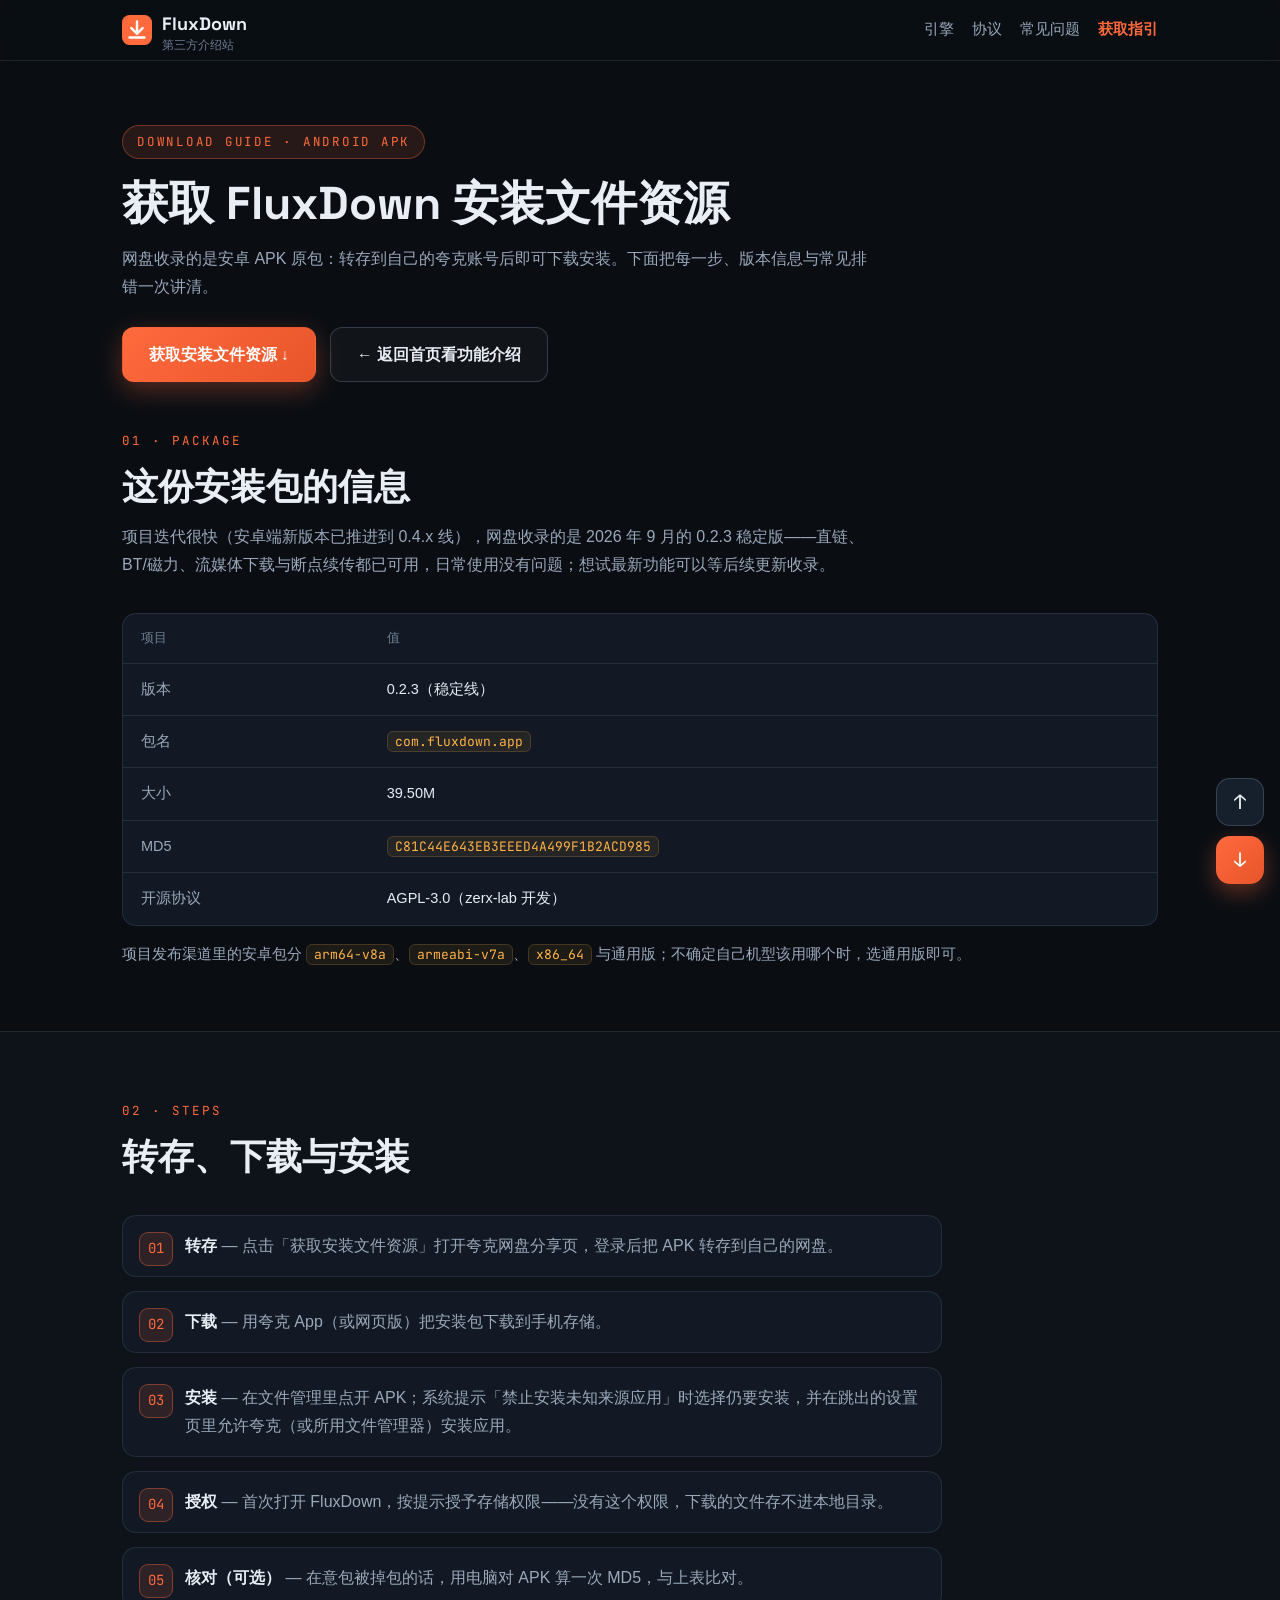
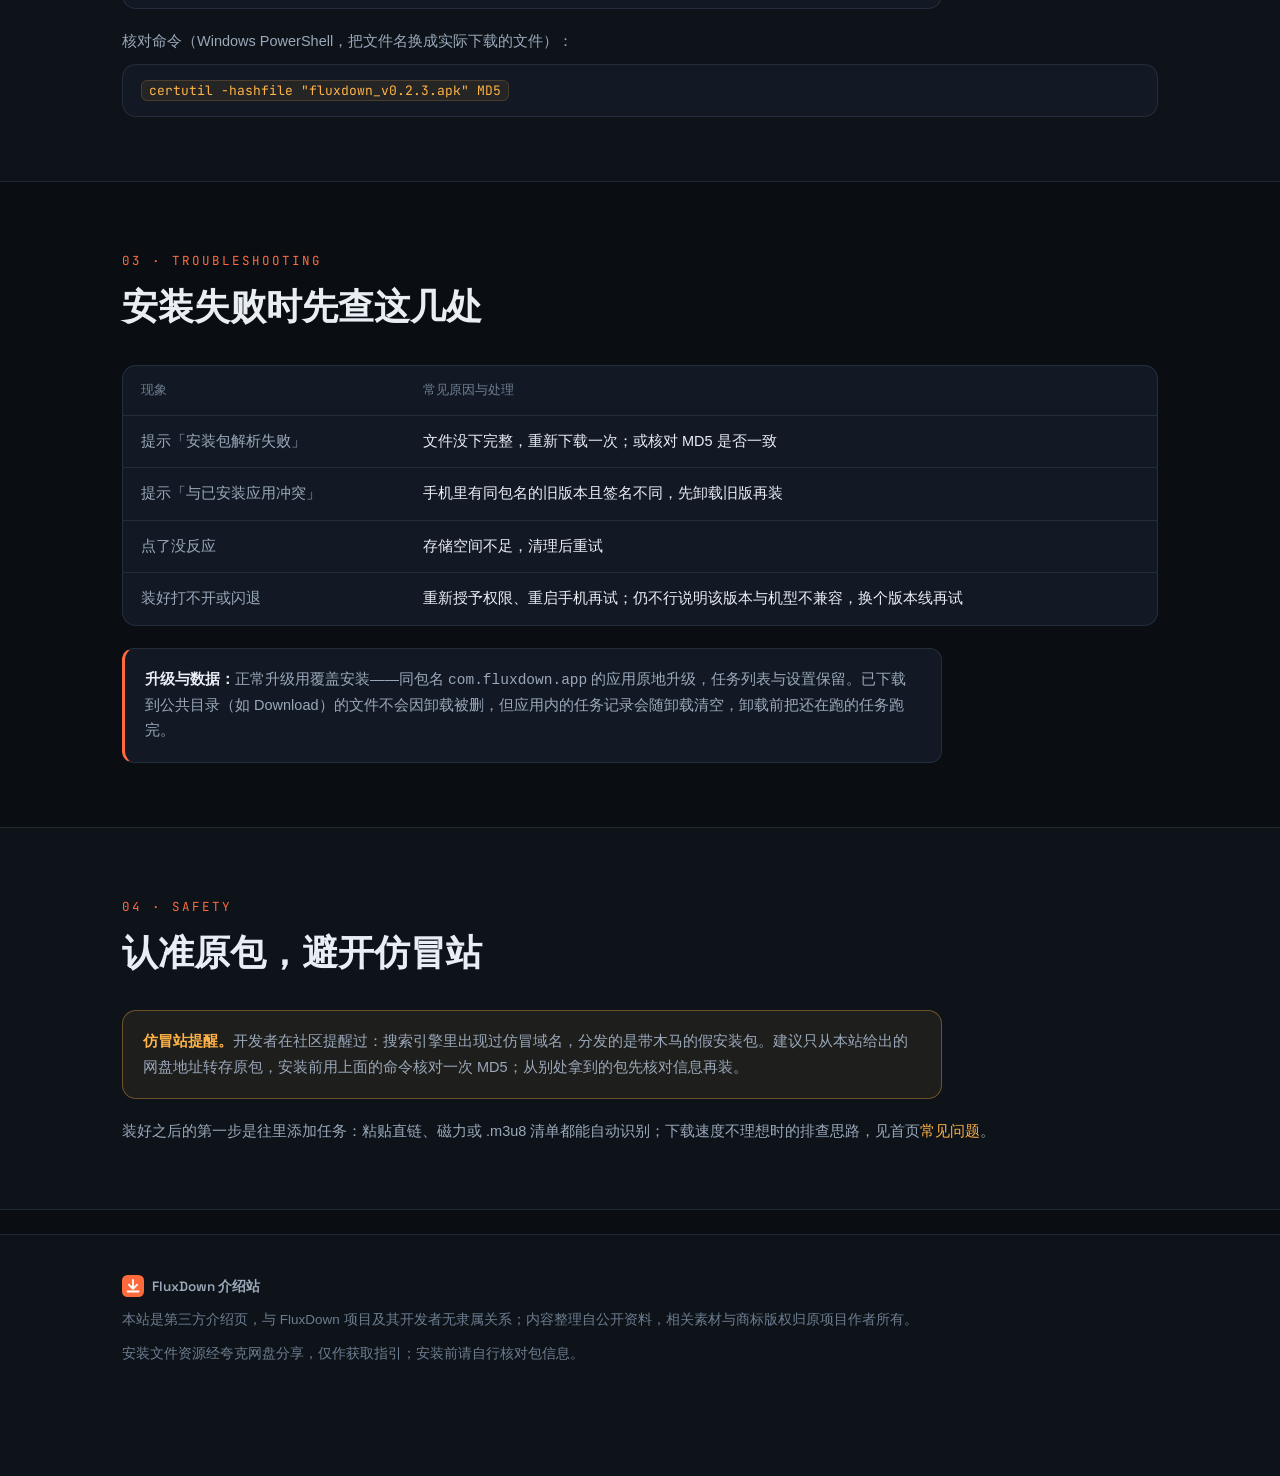
==== download.html @ 75a54001 "update" ====
<!DOCTYPE html>
<html lang="zh-CN">
<head>
<meta charset="UTF-8">
<meta name="viewport" content="width=device-width, initial-scale=1">
<title>FluxDown 安卓安装包获取指引 | 转存、安装与排错</title>
<meta name="description" content="FluxDown 安卓安装包（v0.2.3）获取指引：夸克网盘转存与下载步骤、分架构说明、MD5 核对方法、安装失败排查与升级注意事项。">
<link rel="icon" href="data:image/svg+xml,%3Csvg xmlns='http://www.w3.org/2000/svg' viewBox='0 0 32 32'%3E%3Crect width='32' height='32' rx='8' fill='%23ff6a3d'/%3E%3Cpath d='M16 7v13m0 0l-6-6m6 6l6-6M8 24h16' stroke='%23fff' stroke-width='2.6' stroke-linecap='round' stroke-linejoin='round' fill='none'/%3E%3C/svg%3E">
<link rel="preconnect" href="https://fonts.googleapis.com">
<link rel="preconnect" href="https://fonts.gstatic.com" crossorigin>
<link href="https://fonts.googleapis.com/css2?family=Space+Grotesk:wght@400;500;700&family=JetBrains+Mono:wght@400;600&display=swap" rel="stylesheet">
<link rel="stylesheet" href="/assets/css/style.css">
</head>
<body>

<header class="site">
  <div class="wrap nav">
    <a class="brand" href="/">
      <svg class="mark" viewBox="0 0 32 32" aria-hidden="true"><rect width="32" height="32" rx="8" fill="#ff6a3d"/><path d="M16 7v13m0 0l-6-6m6 6l6-6M8 24h16" stroke="#fff" stroke-width="2.6" stroke-linecap="round" stroke-linejoin="round" fill="none"/></svg>
      <span>FluxDown<small>第三方介绍站</small></span>
    </a>
    <nav>
      <a href="/#engine">引擎</a>
      <a href="/#protocols">协议</a>
      <a href="/#faq">常见问题</a>
      <a class="nav-cta" href="/download.html">获取指引</a>
    </nav>
  </div>
</header>

<main>
  <div class="page-head">
    <div class="wrap">
      <span class="eyebrow">DOWNLOAD GUIDE · ANDROID APK</span>
      <h1>获取 FluxDown 安装文件资源</h1>
      <p>网盘收录的是安卓 APK 原包：转存到自己的夸克账号后即可下载安装。下面把每一步、版本信息与常见排错一次讲清。</p>
      <div class="actions" style="display:flex; flex-wrap:wrap; gap:14px; margin-top:26px">
        <a class="btn btn-primary" data-link="download" href="/" target="_blank" rel="noopener">获取安装文件资源 ↓</a>
        <a class="btn btn-ghost" href="/">← 返回首页看功能介绍</a>
      </div>
    </div>
  </div>

  <section style="padding-top:36px">
    <div class="wrap">
      <div class="sec-head">
        <span class="kicker">01 · Package</span>
        <h2>这份安装包的信息</h2>
        <p>项目迭代很快（安卓端新版本已推进到 0.4.x 线），网盘收录的是 2026 年 9 月的 0.2.3 稳定版——直链、BT/磁力、流媒体下载与断点续传都已可用，日常使用没有问题；想试最新功能可以等后续更新收录。</p>
      </div>
      <div class="table-wrap">
        <table>
          <tr><th>项目</th><th>值</th></tr>
          <tr><td>版本</td><td>0.2.3（稳定线）</td></tr>
          <tr><td>包名</td><td><code>com.fluxdown.app</code></td></tr>
          <tr><td>大小</td><td>39.50M</td></tr>
          <tr><td>MD5</td><td><code>C81C44E643EB3EEED4A499F1B2ACD985</code></td></tr>
          <tr><td>开源协议</td><td>AGPL-3.0（zerx-lab 开发）</td></tr>
        </table>
      </div>
      <p style="color:var(--muted); margin-top:16px; font-size:14.5px">项目发布渠道里的安卓包分 <code>arm64-v8a</code>、<code>armeabi-v7a</code>、<code>x86_64</code> 与通用版；不确定自己机型该用哪个时，选通用版即可。</p>
    </div>
  </section>

  <section class="alt">
    <div class="wrap">
      <div class="sec-head">
        <span class="kicker">02 · Steps</span>
        <h2>转存、下载与安装</h2>
      </div>
      <ol class="steps">
        <li><b>转存</b> — 点击「获取安装文件资源」打开夸克网盘分享页，登录后把 APK 转存到自己的网盘。</li>
        <li><b>下载</b> — 用夸克 App（或网页版）把安装包下载到手机存储。</li>
        <li><b>安装</b> — 在文件管理里点开 APK；系统提示「禁止安装未知来源应用」时选择仍要安装，并在跳出的设置页里允许夸克（或所用文件管理器）安装应用。</li>
        <li><b>授权</b> — 首次打开 FluxDown，按提示授予存储权限——没有这个权限，下载的文件存不进本地目录。</li>
        <li><b>核对（可选）</b> — 在意包被掉包的话，用电脑对 APK 算一次 MD5，与上表比对。</li>
      </ol>
      <p style="color:var(--muted); margin-top:20px; font-size:14.5px">核对命令（Windows PowerShell，把文件名换成实际下载的文件）：</p>
      <div class="table-wrap" style="margin-top:10px"><table><tr><td style="white-space:normal"><code>certutil -hashfile "fluxdown_v0.2.3.apk" MD5</code></td></tr></table></div>
    </div>
  </section>

  <section>
    <div class="wrap">
      <div class="sec-head">
        <span class="kicker">03 · Troubleshooting</span>
        <h2>安装失败时先查这几处</h2>
      </div>
      <div class="table-wrap">
        <table>
          <tr><th>现象</th><th>常见原因与处理</th></tr>
          <tr><td>提示「安装包解析失败」</td><td>文件没下完整，重新下载一次；或核对 MD5 是否一致</td></tr>
          <tr><td>提示「与已安装应用冲突」</td><td>手机里有同包名的旧版本且签名不同，先卸载旧版再装</td></tr>
          <tr><td>点了没反应</td><td>存储空间不足，清理后重试</td></tr>
          <tr><td>装好打不开或闪退</td><td>重新授予权限、重启手机再试；仍不行说明该版本与机型不兼容，换个版本线再试</td></tr>
        </table>
      </div>
      <div class="note-card" style="max-width:820px; margin-top:22px"><b>升级与数据：</b>正常升级用覆盖安装——同包名 <code>com.fluxdown.app</code> 的应用原地升级，任务列表与设置保留。已下载到公共目录（如 Download）的文件不会因卸载被删，但应用内的任务记录会随卸载清空，卸载前把还在跑的任务跑完。</div>
    </div>
  </section>

  <section class="alt">
    <div class="wrap">
      <div class="sec-head">
        <span class="kicker">04 · Safety</span>
        <h2>认准原包，避开仿冒站</h2>
      </div>
      <div class="warn">
        <b>仿冒站提醒。</b>开发者在社区提醒过：搜索引擎里出现过仿冒域名，分发的是带木马的假安装包。建议只从本站给出的网盘地址转存原包，安装前用上面的命令核对一次 MD5；从别处拿到的包先核对信息再装。
      </div>
      <p style="color:var(--muted); margin-top:20px; font-size:14.5px">装好之后的第一步是往里添加任务：粘贴直链、磁力或 .m3u8 清单都能自动识别；下载速度不理想时的排查思路，见首页<a href="/#faq">常见问题</a>。</p>
    </div>
  </section>
</main>

<footer class="site">
  <div class="wrap foot">
    <span class="brand-line">
      <svg width="22" height="22" viewBox="0 0 32 32" aria-hidden="true"><rect width="32" height="32" rx="8" fill="#ff6a3d"/><path d="M16 7v13m0 0l-6-6m6 6l6-6M8 24h16" stroke="#fff" stroke-width="2.6" stroke-linecap="round" stroke-linejoin="round" fill="none"/></svg>
      FluxDown 介绍站
    </span>
    <span>本站是第三方介绍页，与 FluxDown 项目及其开发者无隶属关系；内容整理自公开资料，相关素材与商标版权归原项目作者所有。</span>
    <span>安装文件资源经夸克网盘分享，仅作获取指引；安装前请自行核对包信息。</span>
  </div>
</footer>

<!-- 右下角浮动按钮 -->
<div class="fab">
  <button class="to-top" id="backTop" type="button" aria-label="返回顶部">↑</button>
  <a class="go-down" data-link="download" href="/" target="_blank" rel="noopener" aria-label="获取安装文件资源">↓</a>
</div>

<script src="/assets/js/links.js"></script>
<script src="/assets/js/main.js"></script>
</body>
</html>
---- assets/css/style.css ----
/* ============================================================
   FluxDown 介绍站 · 样式
   主题：深色工程风（Rust 引擎下载器气质）——石墨底 + 铁锈橙强调
   ============================================================ */
:root {
  --bg: #0a0e13;
  --bg-soft: #0d1319;
  --surface: #121924;
  --surface-2: #16202d;
  --border: rgba(148, 170, 200, 0.14);
  --border-strong: rgba(148, 170, 200, 0.26);
  --text: #e9eef5;
  --muted: #9aa8ba;
  --faint: #6d7d90;
  --accent: #ff6a3d;
  --accent-2: #ffb347;
  --accent-soft: rgba(255, 106, 61, 0.12);
  --ok: #3ecf8e;
  --radius: 14px;
  --mono: 'JetBrains Mono', ui-monospace, SFMono-Regular, Consolas, 'Courier New', monospace;
  --display: 'Space Grotesk', -apple-system, 'PingFang SC', 'Microsoft YaHei', sans-serif;
  --body: -apple-system, BlinkMacSystemFont, 'Segoe UI', 'PingFang SC', 'Hiragino Sans GB', 'Microsoft YaHei', sans-serif;
}

* { box-sizing: border-box; margin: 0; padding: 0; }
html { scroll-behavior: smooth; }
@media (prefers-reduced-motion: reduce) {
  html { scroll-behavior: auto; }
  *, *::before, *::after { animation: none !important; transition: none !important; }
}

body {
  background: var(--bg);
  color: var(--text);
  font-family: var(--body);
  font-size: 16px;
  line-height: 1.75;
  -webkit-font-smoothing: antialiased;
  overflow-x: hidden;
}

a { color: var(--accent-2); text-decoration: none; }
a:hover { text-decoration: underline; }
img, svg { max-width: 100%; }
.wrap { max-width: 1080px; margin: 0 auto; padding: 0 22px; }
section { padding: 64px 0; }
section.alt { background: var(--bg-soft); border-top: 1px solid var(--border); border-bottom: 1px solid var(--border); }

/* ---------- 顶部导航 ---------- */
header.site {
  position: sticky; top: 0; z-index: 50;
  background: rgba(10, 14, 19, 0.86);
  backdrop-filter: blur(10px);
  border-bottom: 1px solid var(--border);
}
.nav { display: flex; align-items: center; justify-content: space-between; gap: 12px; height: 60px; }
.brand { display: flex; align-items: center; gap: 10px; font-family: var(--display); font-weight: 700; font-size: 18px; color: var(--text); }
.brand:hover { text-decoration: none; }
.brand .mark { width: 30px; height: 30px; flex: 0 0 auto; }
.brand small { color: var(--faint); font-weight: 400; font-size: 12px; display: block; line-height: 1.1; }
.nav nav { display: flex; align-items: center; gap: 18px; }
.nav nav a { color: var(--muted); font-size: 14.5px; }
.nav nav a:hover { color: var(--text); text-decoration: none; }
.nav nav a.nav-cta { color: var(--accent); font-weight: 600; }

/* ---------- Hero ---------- */
.hero { position: relative; padding: 84px 0 64px; overflow: hidden; }
.hero::before {
  content: ''; position: absolute; inset: 0; pointer-events: none;
  background:
    radial-gradient(640px 320px at 82% 8%, rgba(255, 106, 61, 0.16), transparent 65%),
    radial-gradient(520px 300px at 8% 92%, rgba(76, 201, 240, 0.08), transparent 60%);
}
.hero .wrap { position: relative; }
.eyebrow {
  display: inline-flex; align-items: center; gap: 8px;
  font-family: var(--mono); font-size: 12.5px; letter-spacing: 0.14em;
  color: var(--accent); border: 1px solid rgba(255, 106, 61, 0.35);
  background: var(--accent-soft); border-radius: 999px; padding: 5px 14px;
}
.hero h1 {
  font-family: var(--display); font-weight: 700;
  font-size: clamp(32px, 6vw, 58px); line-height: 1.18;
  margin: 22px 0 18px; letter-spacing: -0.01em;
}
.hero h1 em { font-style: normal; color: var(--accent); }
.hero p.lead { max-width: 720px; color: var(--muted); font-size: 17.5px; }
.hero .actions { display: flex; flex-wrap: wrap; gap: 14px; margin-top: 30px; }

.btn {
  display: inline-flex; align-items: center; gap: 9px;
  padding: 13px 26px; border-radius: 12px; font-size: 15.5px; font-weight: 600;
  border: 1px solid transparent; cursor: pointer;
  transition: transform 0.15s ease, box-shadow 0.15s ease, background 0.15s ease;
}
.btn:hover { text-decoration: none; transform: translateY(-1px); }
.btn-primary {
  color: #fff;
  background: linear-gradient(135deg, var(--accent), #e8552a);
  box-shadow: 0 8px 26px rgba(255, 106, 61, 0.32);
}
.btn-primary:hover { box-shadow: 0 10px 30px rgba(255, 106, 61, 0.42); }
.btn-ghost { color: var(--text); border-color: var(--border-strong); background: rgba(255, 255, 255, 0.03); }
.btn-ghost:hover { border-color: var(--accent); color: var(--accent-2); }

/* ---------- 数据带 ---------- */
.stats { display: grid; grid-template-columns: repeat(4, 1fr); gap: 14px; margin-top: 52px; }
.stat {
  background: var(--surface); border: 1px solid var(--border); border-radius: var(--radius);
  padding: 18px 20px;
}
.stat b { display: block; font-family: var(--display); font-size: 28px; color: var(--text); line-height: 1.2; }
.stat b i { font-style: normal; color: var(--accent); }
.stat span { color: var(--faint); font-size: 13px; }

/* ---------- 通用标题 ---------- */
.sec-head { margin-bottom: 34px; max-width: 760px; }
.kicker { font-family: var(--mono); font-size: 12.5px; letter-spacing: 0.16em; color: var(--accent); text-transform: uppercase; }
.sec-head h2 { font-family: var(--display); font-size: clamp(24px, 3.6vw, 36px); line-height: 1.3; margin: 10px 0 12px; }
.sec-head p { color: var(--muted); }

/* ---------- 引擎区 ---------- */
.engine-grid { display: grid; grid-template-columns: 1.05fr 0.95fr; gap: 40px; align-items: center; }
.feature-list { list-style: none; display: grid; gap: 14px; margin-top: 22px; }
.feature-list li { display: flex; gap: 12px; align-items: flex-start; color: var(--muted); }
.feature-list li b { color: var(--text); font-weight: 600; }
.feature-list .dot {
  flex: 0 0 auto; width: 22px; height: 22px; margin-top: 4px; border-radius: 7px;
  background: var(--accent-soft); border: 1px solid rgba(255, 106, 61, 0.35);
  color: var(--accent); font-family: var(--mono); font-size: 11px;
  display: flex; align-items: center; justify-content: center;
}

/* 分段可视化面板（纯 CSS 手绘） */
.panel {
  background: var(--surface); border: 1px solid var(--border); border-radius: var(--radius);
  padding: 20px; font-family: var(--mono); font-size: 13px;
}
.panel .bar { display: flex; gap: 4px; margin: 12px 0 4px; }
.panel .bar i {
  flex: 1; height: 26px; border-radius: 5px;
  background: linear-gradient(180deg, rgba(255, 106, 61, 0.85), rgba(232, 85, 42, 0.85));
  opacity: 0.16; animation: fill 2.6s ease forwards;
}
.panel .bar i.slow { background: linear-gradient(180deg, #4cc9f0, #2b9ec7); animation: fill 2.6s ease forwards, pulse 1.6s ease-in-out 2.6s infinite; }
.panel .bar i:nth-child(1) { animation-delay: 0.05s; } .panel .bar i:nth-child(2) { animation-delay: 0.1s; }
.panel .bar i:nth-child(3) { animation-delay: 0.16s; } .panel .bar i:nth-child(4) { animation-delay: 0.22s; }
.panel .bar i:nth-child(5) { animation-delay: 0.3s; }  .panel .bar i:nth-child(6) { animation-delay: 0.36s; }
.panel .bar i:nth-child(7) { animation-delay: 0.44s; } .panel .bar i:nth-child(8) { animation-delay: 0.52s; }
.panel .bar i:nth-child(9) { animation-delay: 0.6s; }  .panel .bar i:nth-child(10) { animation-delay: 0.7s; }
.panel .bar i:nth-child(11) { animation-delay: 0.8s; } .panel .bar i:nth-child(12) { animation-delay: 0.9s; }
.panel .bar i:nth-child(13) { animation-delay: 1.0s; } .panel .bar i:nth-child(14) { animation-delay: 1.12s; }
.panel .bar i:nth-child(15) { animation-delay: 1.24s; } .panel .bar i:nth-child(16) { animation-delay: 1.4s; }
@keyframes fill { to { opacity: 1; } }
@keyframes pulse { 0%, 100% { filter: brightness(1); } 50% { filter: brightness(1.6); } }
.panel .meta { display: flex; justify-content: space-between; color: var(--faint); margin-top: 10px; }
.panel .meta b { color: var(--ok); font-weight: 600; }
.panel .rows { margin-top: 14px; border-top: 1px dashed var(--border-strong); padding-top: 12px; display: grid; gap: 8px; }
.panel .row { display: flex; justify-content: space-between; color: var(--muted); }
.panel .row span:last-child { color: var(--text); }

/* ---------- 协议卡片 ---------- */
.proto-grid { display: grid; grid-template-columns: repeat(3, 1fr); gap: 16px; }
.proto {
  background: var(--surface); border: 1px solid var(--border); border-radius: var(--radius);
  padding: 22px; transition: border-color 0.2s ease, transform 0.2s ease;
}
.proto:hover { border-color: rgba(255, 106, 61, 0.5); transform: translateY(-2px); }
.proto .tag { font-family: var(--mono); font-size: 11.5px; color: var(--accent); letter-spacing: 0.1em; }
.proto h3 { font-family: var(--display); font-size: 18px; margin: 8px 0 8px; }
.proto p { color: var(--muted); font-size: 14.5px; line-height: 1.7; }

/* ---------- 集成/平台 ---------- */
.two-col { display: grid; grid-template-columns: 1fr 1fr; gap: 40px; align-items: start; }
.plat { display: flex; flex-wrap: wrap; gap: 10px; margin-top: 18px; }
.chip {
  font-family: var(--mono); font-size: 13px; color: var(--text);
  background: var(--surface-2); border: 1px solid var(--border); border-radius: 999px;
  padding: 7px 14px;
}
.chip.hot { border-color: rgba(255, 106, 61, 0.5); color: var(--accent-2); }
.note-card {
  background: var(--surface); border: 1px solid var(--border); border-left: 3px solid var(--accent);
  border-radius: 12px; padding: 18px 20px; color: var(--muted); font-size: 14.5px; margin-top: 20px;
}
.note-card b { color: var(--text); }

/* ---------- 表格 ---------- */
.table-wrap { overflow-x: auto; border: 1px solid var(--border); border-radius: var(--radius); background: var(--surface); }
table { width: 100%; border-collapse: collapse; font-size: 14.5px; min-width: 480px; }
th, td { text-align: left; padding: 13px 18px; border-bottom: 1px solid var(--border); vertical-align: top; }
th { color: var(--faint); font-weight: 500; font-size: 13px; white-space: nowrap; }
tr:last-child td { border-bottom: none; }
td:first-child { color: var(--muted); white-space: nowrap; }
td code, p code, li code {
  font-family: var(--mono); font-size: 13px; color: var(--accent-2);
  background: rgba(255, 179, 71, 0.08); border: 1px solid rgba(255, 179, 71, 0.18);
  border-radius: 6px; padding: 1px 7px; word-break: break-all;
}

/* ---------- 步骤 ---------- */
.steps { list-style: none; counter-reset: step; display: grid; gap: 14px; max-width: 820px; }
.steps li {
  counter-increment: step; position: relative; padding: 16px 18px 16px 62px;
  background: var(--surface); border: 1px solid var(--border); border-radius: var(--radius);
  color: var(--muted);
}
.steps li b { color: var(--text); }
.steps li::before {
  content: counter(step, decimal-leading-zero);
  position: absolute; left: 16px; top: 16px;
  font-family: var(--mono); font-size: 14px; color: var(--accent);
  border: 1px solid rgba(255, 106, 61, 0.4); background: var(--accent-soft);
  border-radius: 9px; width: 32px; height: 32px;
  display: flex; align-items: center; justify-content: center;
}

/* ---------- FAQ ---------- */
.faq { max-width: 820px; }
.faq details {
  background: var(--surface); border: 1px solid var(--border); border-radius: 12px;
  padding: 0 20px; margin-bottom: 12px;
}
.faq details[open] { border-color: rgba(255, 106, 61, 0.4); }
.faq summary {
  cursor: pointer; list-style: none; padding: 16px 0; font-weight: 600; color: var(--text);
  display: flex; justify-content: space-between; align-items: center; gap: 12px;
}
.faq summary::-webkit-details-marker { display: none; }
.faq summary::after { content: '+'; font-family: var(--mono); color: var(--accent); font-size: 18px; flex: 0 0 auto; }
.faq details[open] summary::after { content: '−'; }
.faq details p { color: var(--muted); padding: 0 0 16px; font-size: 15px; }

/* ---------- 提醒框 ---------- */
.warn {
  border: 1px solid rgba(255, 179, 71, 0.35); background: rgba(255, 179, 71, 0.07);
  border-radius: var(--radius); padding: 18px 20px; color: var(--muted); font-size: 14.5px;
  max-width: 820px;
}
.warn b { color: var(--accent-2); }

/* ---------- 页脚 ---------- */
footer.site {
  border-top: 1px solid var(--border); background: var(--bg-soft);
  padding: 40px 0 calc(40px + 72px); margin-top: 24px;
}
.foot { display: flex; flex-direction: column; gap: 10px; color: var(--faint); font-size: 13.5px; }
.foot a { color: var(--muted); }
.foot .brand-line { display: flex; align-items: center; gap: 8px; color: var(--muted); font-family: var(--display); font-weight: 600; }

/* ---------- 右下角浮动按钮 ---------- */
.fab { position: fixed; right: 16px; bottom: 16px; z-index: 80; display: flex; flex-direction: column; gap: 10px; }
.fab a, .fab button {
  width: 48px; height: 48px; border-radius: 14px; border: 1px solid var(--border-strong);
  display: flex; align-items: center; justify-content: center; font-size: 20px; line-height: 1;
  cursor: pointer; font-family: var(--mono);
}
.fab .to-top {
  background: var(--surface-2); color: var(--text);
  opacity: 0; transform: translateY(10px); pointer-events: none;
  transition: opacity 0.25s ease, transform 0.25s ease;
}
.fab .to-top.show { opacity: 1; transform: none; pointer-events: auto; }
.fab .to-top:hover { border-color: var(--accent); color: var(--accent-2); }
.fab .go-down {
  background: linear-gradient(135deg, var(--accent), #e8552a); color: #fff; border: none;
  box-shadow: 0 8px 22px rgba(255, 106, 61, 0.35);
}
.fab .go-down:hover { filter: brightness(1.08); }

/* ---------- 渐显 ---------- */
.reveal { opacity: 0; transform: translateY(16px); transition: opacity 0.6s ease, transform 0.6s ease; }
.reveal.in { opacity: 1; transform: none; }
@media (prefers-reduced-motion: reduce) { .reveal { opacity: 1; transform: none; } }

/* ---------- 下载页头部 ---------- */
.page-head { padding: 64px 0 8px; }
.page-head h1 { font-family: var(--display); font-size: clamp(28px, 5vw, 46px); line-height: 1.22; margin: 16px 0 14px; }
.page-head p { color: var(--muted); max-width: 760px; }

/* ---------- 响应式 ---------- */
@media (max-width: 900px) {
  .engine-grid, .two-col { grid-template-columns: 1fr; gap: 28px; }
  .proto-grid { grid-template-columns: repeat(2, 1fr); }
  .stats { grid-template-columns: repeat(2, 1fr); }
}
@media (max-width: 600px) {
  section { padding: 48px 0; }
  .hero { padding: 56px 0 40px; }
  .proto-grid { grid-template-columns: 1fr; }
  .nav nav { gap: 12px; }
  .nav nav a { font-size: 13.5px; }
  .brand small { display: none; }
  .stats { gap: 10px; }
  .stat { padding: 14px 16px; }
  .stat b { font-size: 22px; }
  .btn { width: 100%; justify-content: center; }
  .hero .actions { flex-direction: column; }
  .fab { right: 12px; bottom: 12px; }
}
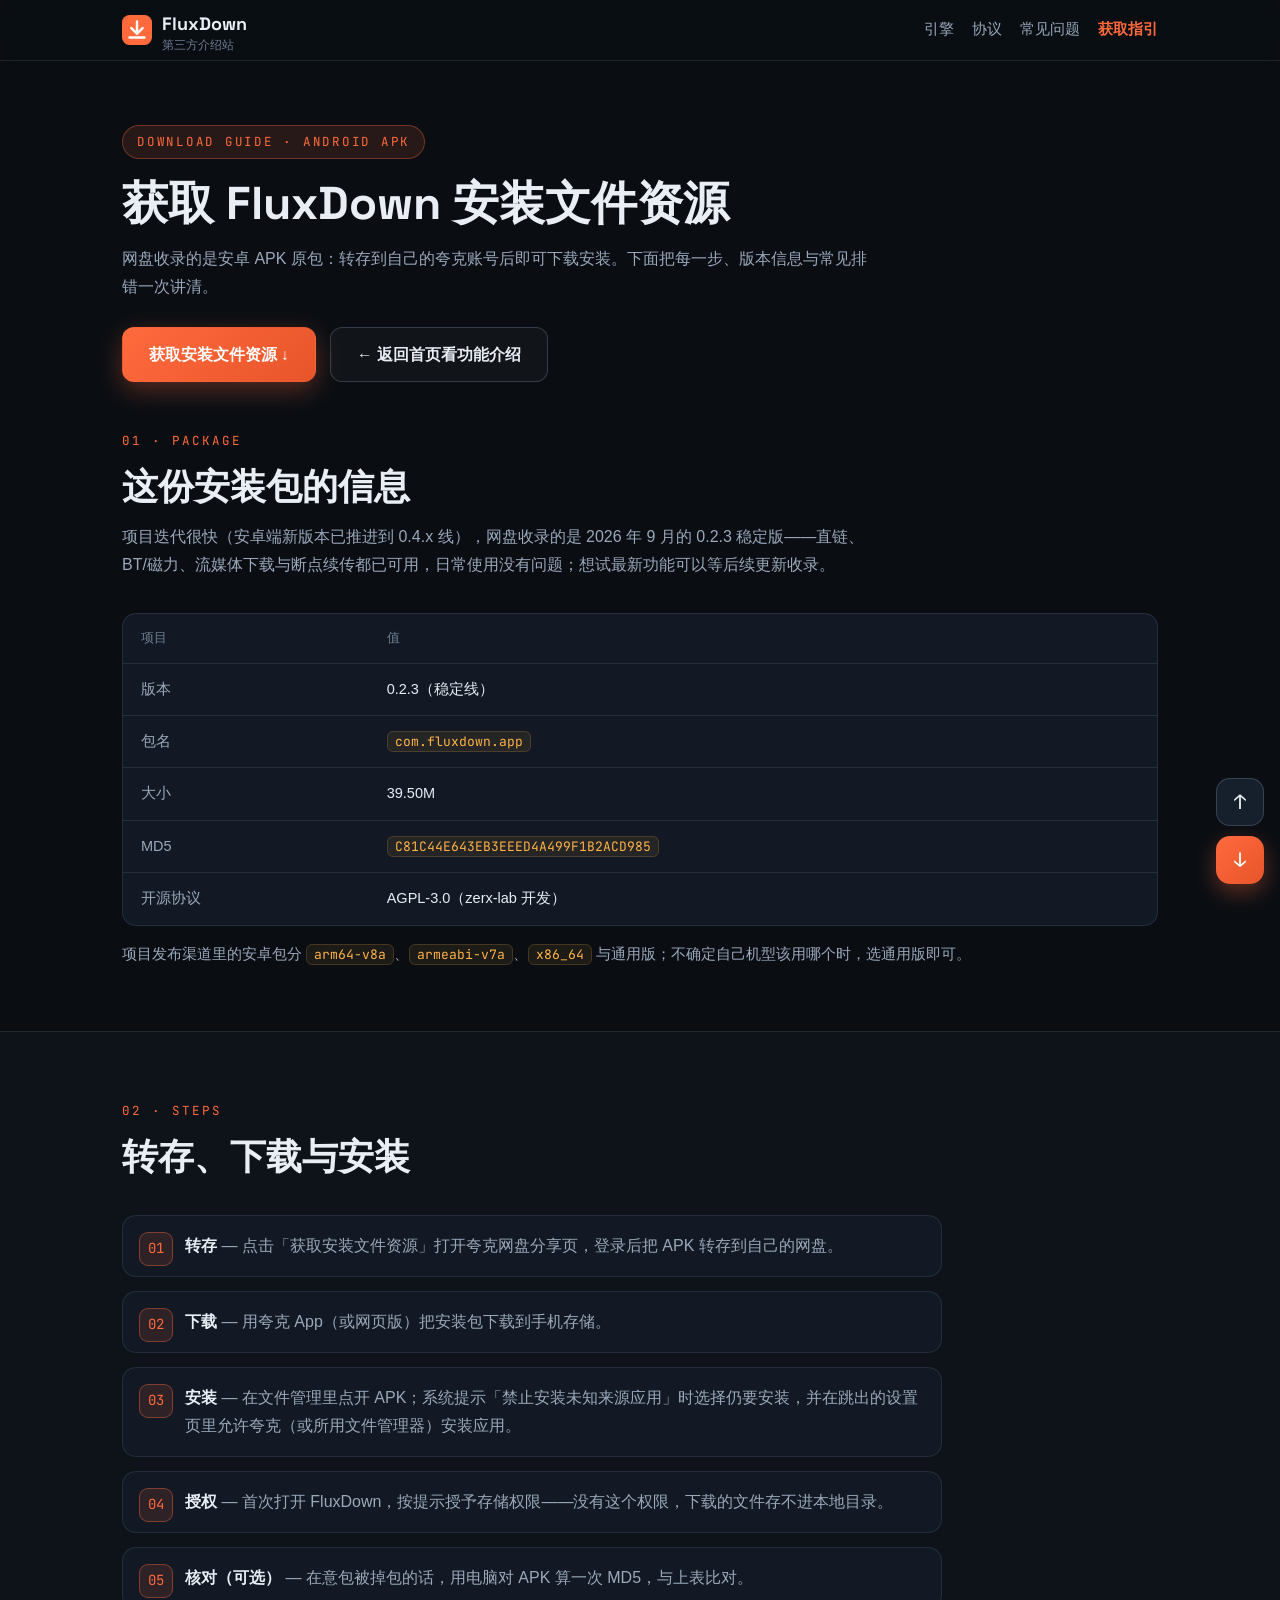
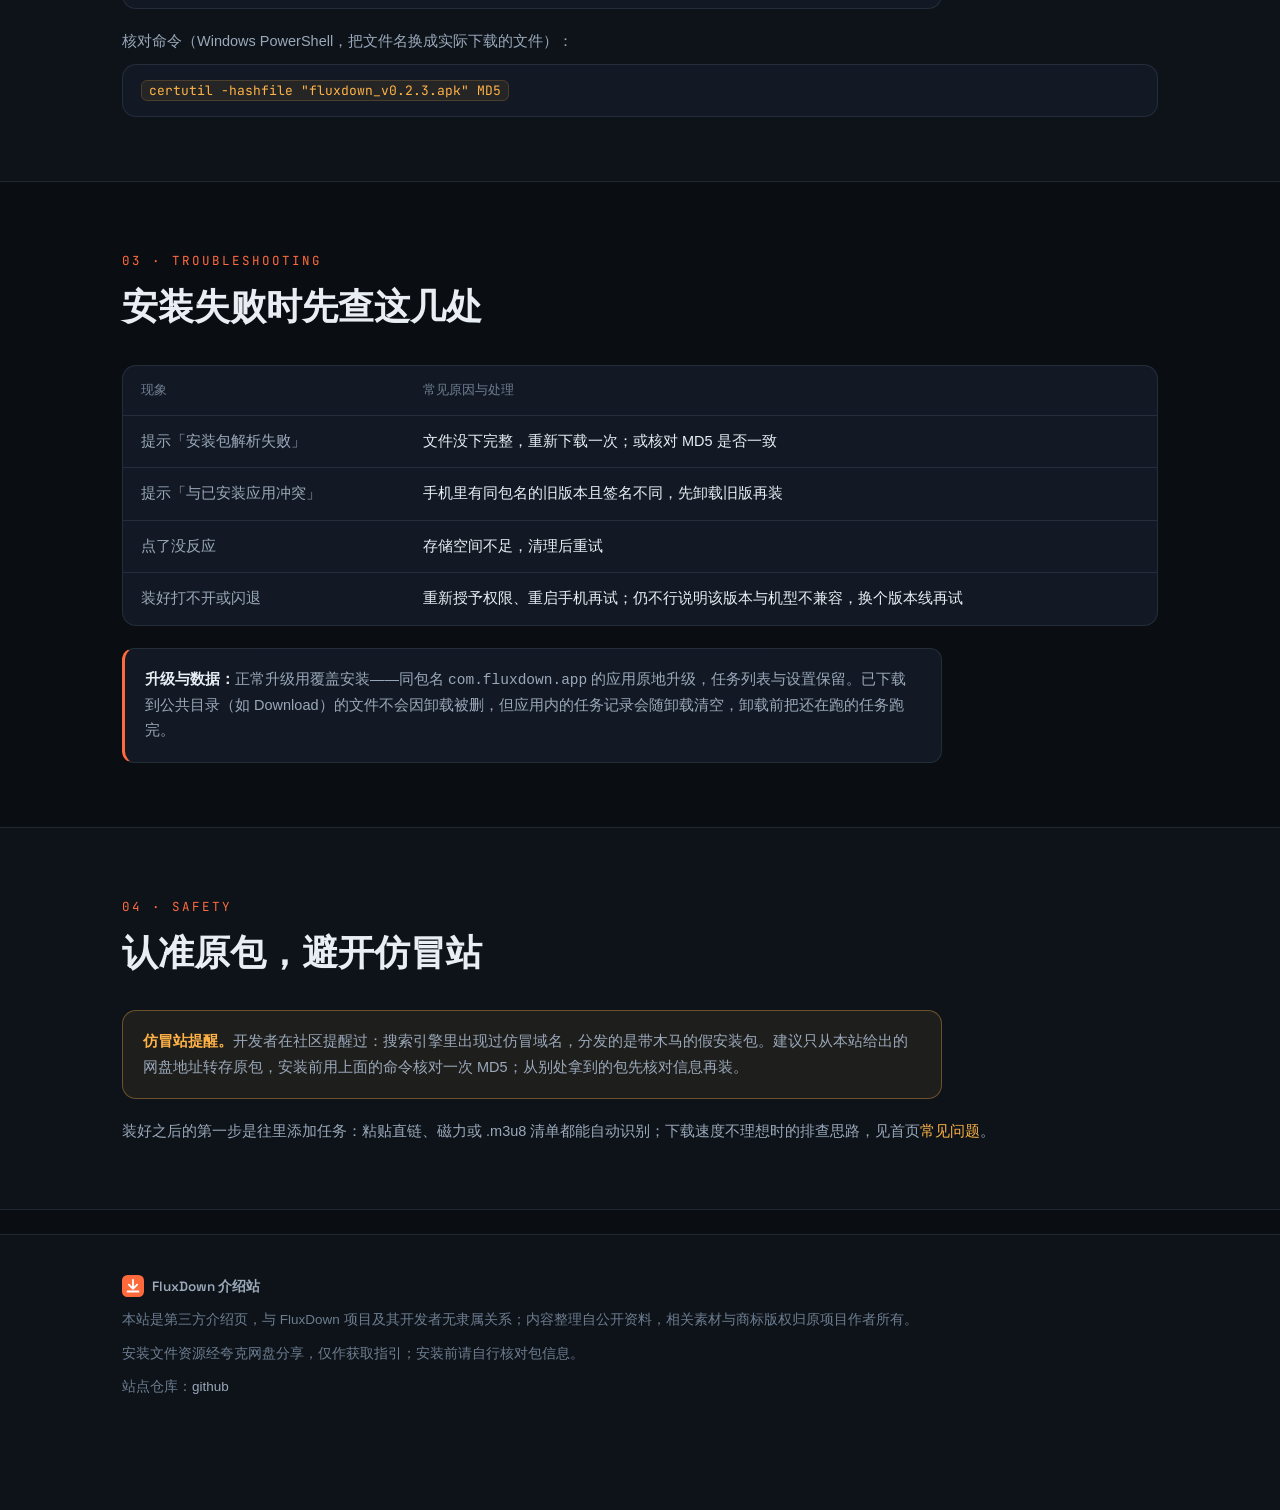
==== commit ae9c9563: "update" ====
--- a/download.html
+++ b/download.html
@@ -121,6 +121,7 @@
     </span>
     <span>本站是第三方介绍页，与 FluxDown 项目及其开发者无隶属关系；内容整理自公开资料，相关素材与商标版权归原项目作者所有。</span>
     <span>安装文件资源经夸克网盘分享，仅作获取指引；安装前请自行核对包信息。</span>
+    <span>站点仓库：<a href="https://github.com/alipymanbu/www.loveyou.bond" rel="noopener">github</a></span>
   </div>
 </footer>
 
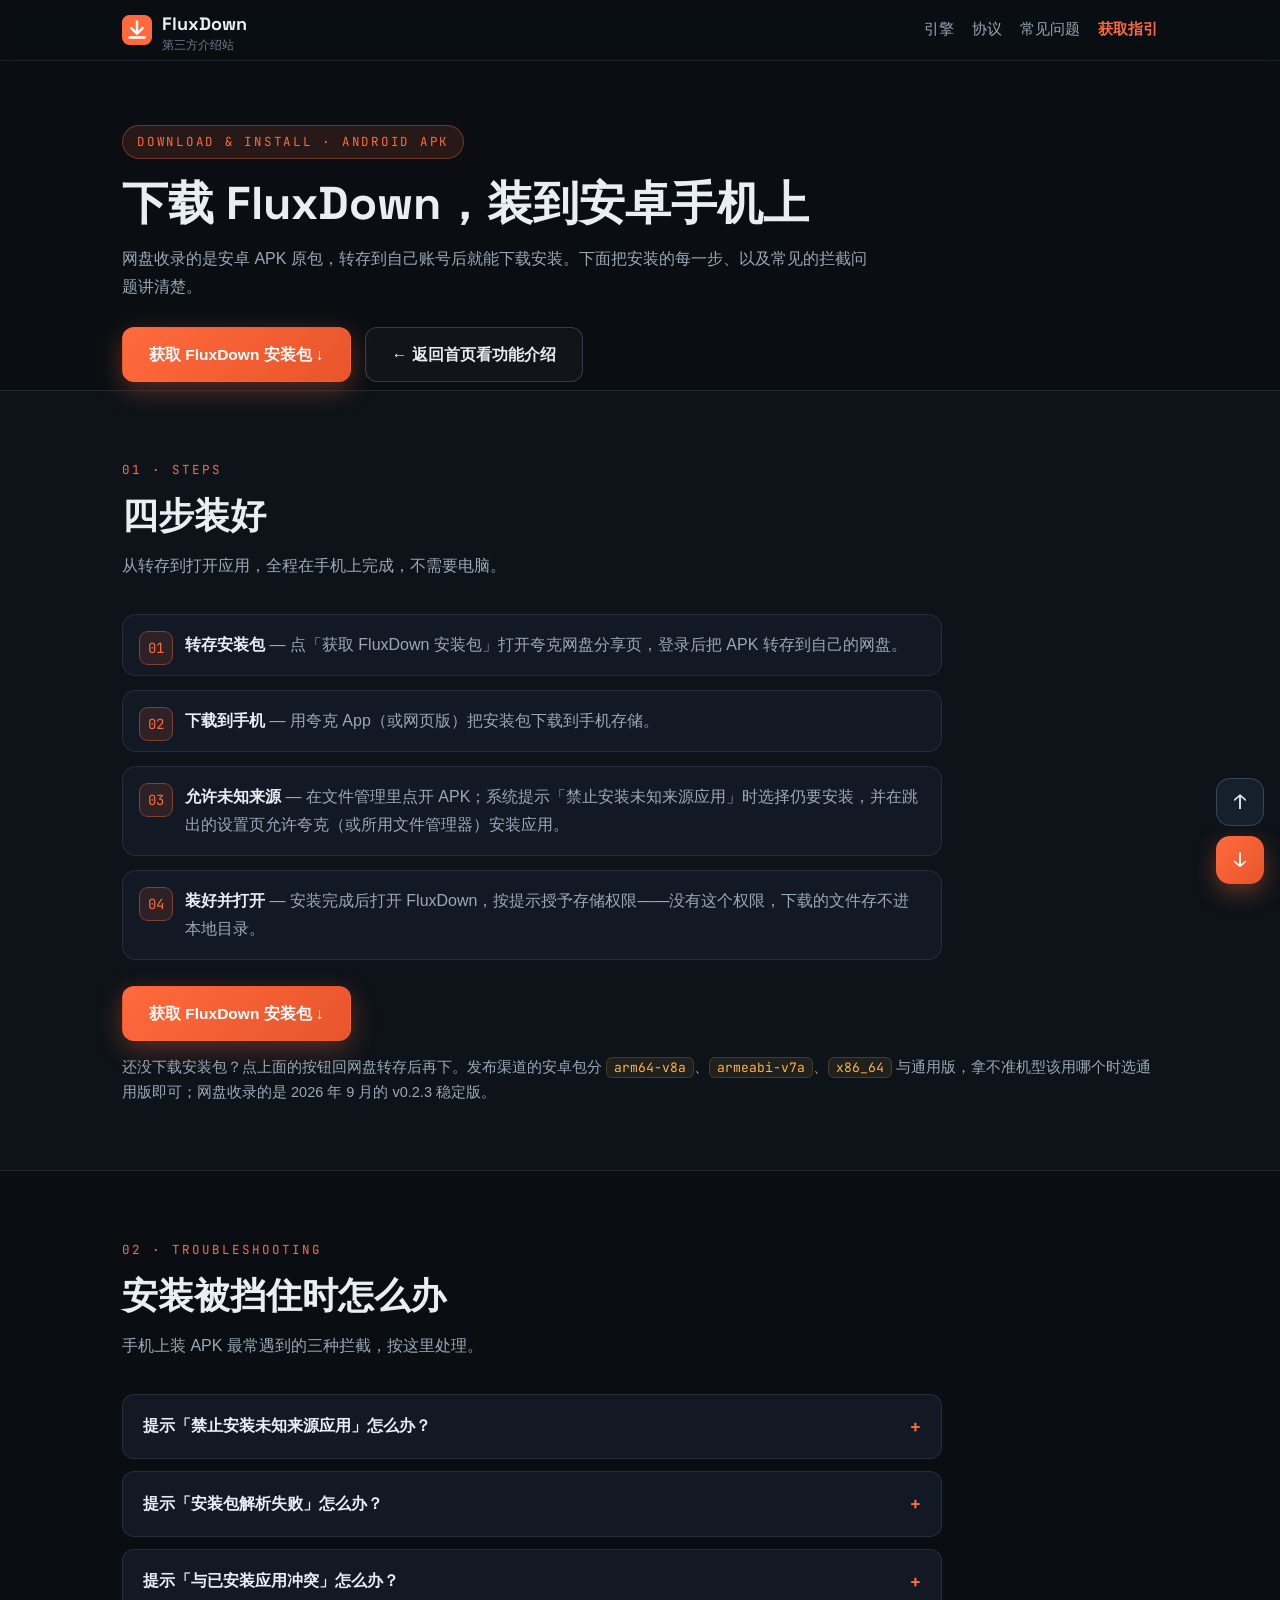
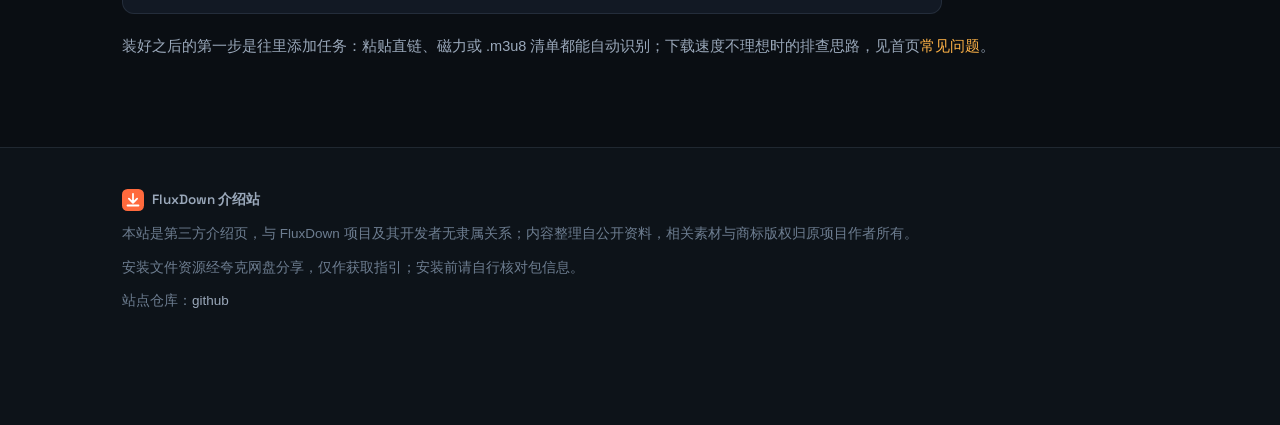
==== commit 52a944f7: "update" ====
--- a/download.html
+++ b/download.html
@@ -3,8 +3,8 @@
 <head>
 <meta charset="UTF-8">
 <meta name="viewport" content="width=device-width, initial-scale=1">
-<title>FluxDown 安卓安装包获取指引 | 转存、安装与排错</title>
-<meta name="description" content="FluxDown 安卓安装包（v0.2.3）获取指引：夸克网盘转存与下载步骤、分架构说明、MD5 核对方法、安装失败排查与升级注意事项。">
+<title>FluxDown 下载安装指引｜网盘转存一步，安卓几步装好</title>
+<meta name="description" content="FluxDown 安卓包怎么装？先把网盘里的 APK 转存到自己账号，下载后按步骤放行「未知来源」，装好即可打开添加下载任务；被拦截、解析失败的应对也在文内。">
 <link rel="icon" href="data:image/svg+xml,%3Csvg xmlns='http://www.w3.org/2000/svg' viewBox='0 0 32 32'%3E%3Crect width='32' height='32' rx='8' fill='%23ff6a3d'/%3E%3Cpath d='M16 7v13m0 0l-6-6m6 6l6-6M8 24h16' stroke='%23fff' stroke-width='2.6' stroke-linecap='round' stroke-linejoin='round' fill='none'/%3E%3C/svg%3E">
 <link rel="preconnect" href="https://fonts.googleapis.com">
 <link rel="preconnect" href="https://fonts.gstatic.com" crossorigin>
@@ -25,88 +25,68 @@
       <a href="/#faq">常见问题</a>
       <a class="nav-cta" href="/download.html">获取指引</a>
     </nav>
+    <button class="nav-toggle" type="button" aria-label="菜单" aria-expanded="false">
+      <svg viewBox="0 0 20 20" aria-hidden="true"><path d="M2 5h16M2 10h16M2 15h16" stroke="currentColor" stroke-width="2" stroke-linecap="round" fill="none"/></svg>
+    </button>
   </div>
 </header>
 
 <main>
+  <!-- 首屏：下载入口 -->
   <div class="page-head">
     <div class="wrap">
-      <span class="eyebrow">DOWNLOAD GUIDE · ANDROID APK</span>
-      <h1>获取 FluxDown 安装文件资源</h1>
-      <p>网盘收录的是安卓 APK 原包：转存到自己的夸克账号后即可下载安装。下面把每一步、版本信息与常见排错一次讲清。</p>
+      <span class="eyebrow">DOWNLOAD &amp; INSTALL · ANDROID APK</span>
+      <h1>下载 FluxDown，装到安卓手机上</h1>
+      <p>网盘收录的是安卓 APK 原包，转存到自己账号后就能下载安装。下面把安装的每一步、以及常见的拦截问题讲清楚。</p>
       <div class="actions" style="display:flex; flex-wrap:wrap; gap:14px; margin-top:26px">
-        <a class="btn btn-primary" data-link="download" href="/" target="_blank" rel="noopener">获取安装文件资源 ↓</a>
+        <a class="btn btn-primary" data-link="download" href="/" target="_blank" rel="noopener">获取 FluxDown 安装包 ↓</a>
         <a class="btn btn-ghost" href="/">← 返回首页看功能介绍</a>
       </div>
     </div>
   </div>
 
-  <section style="padding-top:36px">
+  <!-- 安装步骤 -->
+  <section class="alt">
     <div class="wrap">
-      <div class="sec-head">
-        <span class="kicker">01 · Package</span>
-        <h2>这份安装包的信息</h2>
-        <p>项目迭代很快（安卓端新版本已推进到 0.4.x 线），网盘收录的是 2026 年 9 月的 0.2.3 稳定版——直链、BT/磁力、流媒体下载与断点续传都已可用，日常使用没有问题；想试最新功能可以等后续更新收录。</p>
+      <div class="sec-head reveal">
+        <span class="kicker">01 · Steps</span>
+        <h2>四步装好</h2>
+        <p>从转存到打开应用，全程在手机上完成，不需要电脑。</p>
       </div>
-      <div class="table-wrap">
-        <table>
-          <tr><th>项目</th><th>值</th></tr>
-          <tr><td>版本</td><td>0.2.3（稳定线）</td></tr>
-          <tr><td>包名</td><td><code>com.fluxdown.app</code></td></tr>
-          <tr><td>大小</td><td>39.50M</td></tr>
-          <tr><td>MD5</td><td><code>C81C44E643EB3EEED4A499F1B2ACD985</code></td></tr>
-          <tr><td>开源协议</td><td>AGPL-3.0（zerx-lab 开发）</td></tr>
-        </table>
+      <ol class="steps reveal">
+        <li><b>转存安装包</b> — 点「获取 FluxDown 安装包」打开夸克网盘分享页，登录后把 APK 转存到自己的网盘。</li>
+        <li><b>下载到手机</b> — 用夸克 App（或网页版）把安装包下载到手机存储。</li>
+        <li><b>允许未知来源</b> — 在文件管理里点开 APK；系统提示「禁止安装未知来源应用」时选择仍要安装，并在跳出的设置页允许夸克（或所用文件管理器）安装应用。</li>
+        <li><b>装好并打开</b> — 安装完成后打开 FluxDown，按提示授予存储权限——没有这个权限，下载的文件存不进本地目录。</li>
+      </ol>
+      <div class="actions reveal" style="display:flex; flex-wrap:wrap; gap:14px; margin-top:26px">
+        <a class="btn btn-primary" data-link="download" href="/" target="_blank" rel="noopener">获取 FluxDown 安装包 ↓</a>
       </div>
-      <p style="color:var(--muted); margin-top:16px; font-size:14.5px">项目发布渠道里的安卓包分 <code>arm64-v8a</code>、<code>armeabi-v7a</code>、<code>x86_64</code> 与通用版；不确定自己机型该用哪个时，选通用版即可。</p>
+      <p style="color:var(--muted); margin-top:14px; font-size:14.5px">还没下载安装包？点上面的按钮回网盘转存后再下。发布渠道的安卓包分 <code>arm64-v8a</code>、<code>armeabi-v7a</code>、<code>x86_64</code> 与通用版，拿不准机型该用哪个时选通用版即可；网盘收录的是 2026 年 9 月的 v0.2.3 稳定版。</p>
     </div>
   </section>
 
-  <section class="alt">
-    <div class="wrap">
-      <div class="sec-head">
-        <span class="kicker">02 · Steps</span>
-        <h2>转存、下载与安装</h2>
-      </div>
-      <ol class="steps">
-        <li><b>转存</b> — 点击「获取安装文件资源」打开夸克网盘分享页，登录后把 APK 转存到自己的网盘。</li>
-        <li><b>下载</b> — 用夸克 App（或网页版）把安装包下载到手机存储。</li>
-        <li><b>安装</b> — 在文件管理里点开 APK；系统提示「禁止安装未知来源应用」时选择仍要安装，并在跳出的设置页里允许夸克（或所用文件管理器）安装应用。</li>
-        <li><b>授权</b> — 首次打开 FluxDown，按提示授予存储权限——没有这个权限，下载的文件存不进本地目录。</li>
-        <li><b>核对（可选）</b> — 在意包被掉包的话，用电脑对 APK 算一次 MD5，与上表比对。</li>
-      </ol>
-      <p style="color:var(--muted); margin-top:20px; font-size:14.5px">核对命令（Windows PowerShell，把文件名换成实际下载的文件）：</p>
-      <div class="table-wrap" style="margin-top:10px"><table><tr><td style="white-space:normal"><code>certutil -hashfile "fluxdown_v0.2.3.apk" MD5</code></td></tr></table></div>
-    </div>
-  </section>
-
+  <!-- 常见安装问题 -->
   <section>
     <div class="wrap">
-      <div class="sec-head">
-        <span class="kicker">03 · Troubleshooting</span>
-        <h2>安装失败时先查这几处</h2>
+      <div class="sec-head reveal">
+        <span class="kicker">02 · Troubleshooting</span>
+        <h2>安装被挡住时怎么办</h2>
+        <p>手机上装 APK 最常遇到的三种拦截，按这里处理。</p>
       </div>
-      <div class="table-wrap">
-        <table>
-          <tr><th>现象</th><th>常见原因与处理</th></tr>
-          <tr><td>提示「安装包解析失败」</td><td>文件没下完整，重新下载一次；或核对 MD5 是否一致</td></tr>
-          <tr><td>提示「与已安装应用冲突」</td><td>手机里有同包名的旧版本且签名不同，先卸载旧版再装</td></tr>
-          <tr><td>点了没反应</td><td>存储空间不足，清理后重试</td></tr>
-          <tr><td>装好打不开或闪退</td><td>重新授予权限、重启手机再试；仍不行说明该版本与机型不兼容，换个版本线再试</td></tr>
-        </table>
-      </div>
-      <div class="note-card" style="max-width:820px; margin-top:22px"><b>升级与数据：</b>正常升级用覆盖安装——同包名 <code>com.fluxdown.app</code> 的应用原地升级，任务列表与设置保留。已下载到公共目录（如 Download）的文件不会因卸载被删，但应用内的任务记录会随卸载清空，卸载前把还在跑的任务跑完。</div>
-    </div>
-  </section>
-
-  <section class="alt">
-    <div class="wrap">
-      <div class="sec-head">
-        <span class="kicker">04 · Safety</span>
-        <h2>认准原包，避开仿冒站</h2>
-      </div>
-      <div class="warn">
-        <b>仿冒站提醒。</b>开发者在社区提醒过：搜索引擎里出现过仿冒域名，分发的是带木马的假安装包。建议只从本站给出的网盘地址转存原包，安装前用上面的命令核对一次 MD5；从别处拿到的包先核对信息再装。
+      <div class="faq reveal">
+        <details>
+          <summary>提示「禁止安装未知来源应用」怎么办？</summary>
+          <p>这是系统的默认保护，不是安装包有问题。在弹窗里选「仍要安装」；找不到按钮时，去 设置 → 应用 → 特殊应用权限（或「安装未知应用」），允许你用来打开 APK 的那个应用——夸克或文件管理器——再回到文件里点开安装包。</p>
+        </details>
+        <details>
+          <summary>提示「安装包解析失败」怎么办？</summary>
+          <p>多半是文件没下载完整，重新从网盘下载一次再装；仍旧不行就换一个网络环境再下一次。</p>
+        </details>
+        <details>
+          <summary>提示「与已安装应用冲突」怎么办？</summary>
+          <p>手机里已有同包名但签名不同的旧版本，先卸载旧版，再安装这一个。</p>
+        </details>
       </div>
       <p style="color:var(--muted); margin-top:20px; font-size:14.5px">装好之后的第一步是往里添加任务：粘贴直链、磁力或 .m3u8 清单都能自动识别；下载速度不理想时的排查思路，见首页<a href="/#faq">常见问题</a>。</p>
     </div>
@@ -134,4 +114,4 @@
 <script src="/assets/js/links.js"></script>
 <script src="/assets/js/main.js"></script>
 </body>
-</html>
+</html>
--- a/assets/css/style.css
+++ b/assets/css/style.css
@@ -63,6 +63,28 @@
 .nav nav a:hover { color: var(--text); text-decoration: none; }
 .nav nav a.nav-cta { color: var(--accent); font-weight: 600; }
 
+/* 移动端导航：点击展开式（窄屏链接收进展开层，禁止横向排到换行） */
+.nav-toggle {
+  display: none; margin-left: auto; align-items: center; justify-content: center;
+  width: 40px; height: 36px; border: 1px solid var(--border); border-radius: 8px;
+  background: var(--surface); color: var(--text); cursor: pointer;
+}
+.nav-toggle svg { width: 18px; height: 18px; display: block; }
+.nav-toggle:hover { border-color: var(--accent); color: var(--accent); }
+@media (max-width: 820px) {
+  .nav { position: relative; }
+  .nav nav {
+    display: none; position: absolute; top: 100%; left: 0; right: 0;
+    flex-direction: column; align-items: stretch; gap: 0;
+    background: rgba(10, 14, 19, 0.98); border: 1px solid var(--border); border-top: none;
+    border-radius: 0 0 10px 10px; padding: 6px 14px 10px;
+  }
+  .nav.nav-open nav { display: flex; }
+  .nav nav a { padding: 11px 2px; font-size: 15px; border-bottom: 1px solid var(--border); }
+  .nav nav a:last-child { border-bottom: none; }
+  .nav-toggle { display: inline-flex; }
+}
+
 /* ---------- Hero ---------- */
 .hero { position: relative; padding: 84px 0 64px; overflow: hidden; }
 .hero::before {
@@ -170,6 +192,18 @@
 .proto h3 { font-family: var(--display); font-size: 18px; margin: 8px 0 8px; }
 .proto p { color: var(--muted); font-size: 14.5px; line-height: 1.7; }
 
+/* ---------- 界面截图 ---------- */
+.shots { display: grid; grid-template-columns: repeat(4, minmax(0, 1fr)); gap: 18px; }
+.shot { margin: 0; }
+.shot .frame {
+  background: var(--surface); border: 1px solid var(--border);
+  border-radius: 22px; padding: 8px;
+  transition: border-color 0.25s ease, transform 0.25s ease;
+}
+.shot .frame img { display: block; width: 100%; height: auto; border-radius: 15px; }
+.shot:hover .frame { border-color: rgba(255, 106, 61, 0.5); transform: translateY(-3px); }
+.shot figcaption { margin-top: 10px; text-align: center; color: var(--muted); font-size: 13.5px; }
+
 /* ---------- 集成/平台 ---------- */
 .two-col { display: grid; grid-template-columns: 1fr 1fr; gap: 40px; align-items: start; }
 .plat { display: flex; flex-wrap: wrap; gap: 10px; margin-top: 18px; }
@@ -282,6 +316,7 @@
 @media (max-width: 900px) {
   .engine-grid, .two-col { grid-template-columns: 1fr; gap: 28px; }
   .proto-grid { grid-template-columns: repeat(2, 1fr); }
+  .shots { grid-template-columns: repeat(2, minmax(0, 1fr)); }
   .stats { grid-template-columns: repeat(2, 1fr); }
 }
 @media (max-width: 600px) {
